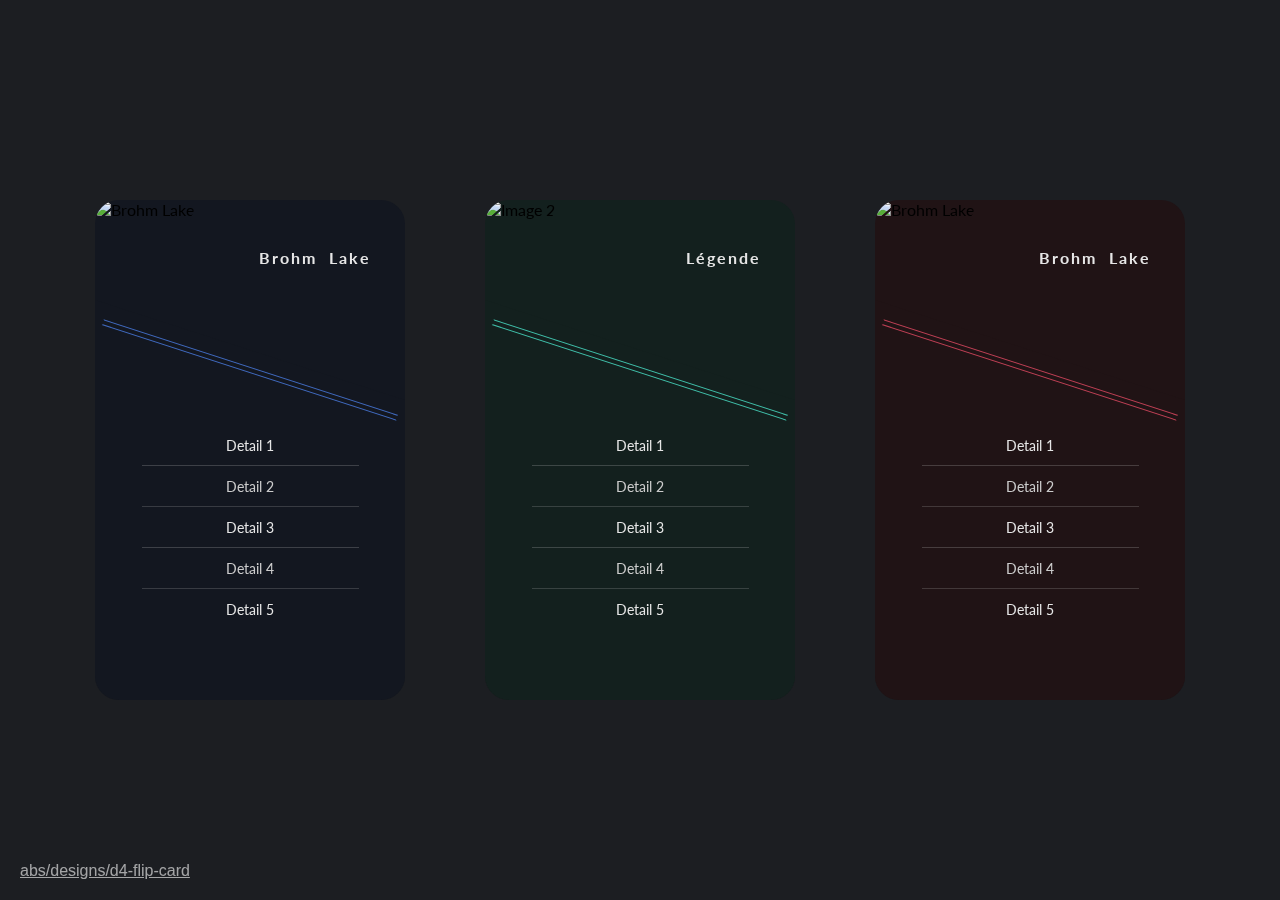
==== index.html @ 385dbbad "Add files via upload" ====
<!DOCTYPE html>
<html lang="en" >
<head>
  <meta charset="UTF-8">
  <title>CodePen - UI - Flip Card (using :focus-within for a11y)</title>
  <meta name="viewport" content="width=device-width, initial-scale=1.0">
<meta http-equiv="X-UA-Compatible" content="ie=edge"><link rel="stylesheet" href="./style.css">

</head>
<body>
<!-- partial:index.partial.html -->
<!-- flip-card-container -->
<div class="flip-card-container" style="--hue: 220">
  <div class="flip-card">

    <div class="card-front">
      <figure>
        <div class="img-bg"></div>
        <img src="https://images.unsplash.com/photo-1486162928267-e6274cb3106f?ixlib=rb-1.2.1&ixid=eyJhcHBfaWQiOjEyMDd9&auto=format&fit=crop&w=500&q=60" alt="Brohm Lake">
        <figcaption>Brohm Lake</figcaption>
      </figure>

      <ul>
        <li>Detail 1</li>
        <li>Detail 2</li>
        <li>Detail 3</li>
        <li>Detail 4</li>
        <li>Detail 5</li>
      </ul>
    </div>

    <div class="card-back">
      <figure>
        <div class="img-bg"></div>
        <img src="https://images.unsplash.com/photo-1486162928267-e6274cb3106f?ixlib=rb-1.2.1&ixid=eyJhcHBfaWQiOjEyMDd9&auto=format&fit=crop&w=500&q=60" alt="Brohm Lake">
      </figure>

      <button>Book</button>

      <div class="design-container">
        <span class="design design--1"></span>
        <span class="design design--2"></span>
        <span class="design design--3"></span>
        <span class="design design--4"></span>
        <span class="design design--5"></span>
        <span class="design design--6"></span>
        <span class="design design--7"></span>
        <span class="design design--8"></span>
      </div>
    </div>

  </div>
</div>
<!-- /flip-card-container -->

<!-- flip-card-container -->
<div class="flip-card-container" style="--hue: 170">
  <div class="flip-card">

    <div class="card-front">
      <figure>
        <div class="img-bg"></div>
        <img src="https://images.unsplash.com/photo-1545436864-cd9bdd1ddebc?ixlib=rb-1.2.1&ixid=eyJhcHBfaWQiOjEyMDd9&auto=format&fit=crop&w=500&q=60" alt="Image 2">
        <figcaption>Légende</figcaption>
      </figure>

      <ul>
        <li>Detail 1</li>
        <li>Detail 2</li>
        <li>Detail 3</li>
        <li>Detail 4</li>
        <li>Detail 5</li>
      </ul>
    </div>

    <div class="card-back">
      <figure>
        <div class="img-bg"></div>
        <img src="https://images.unsplash.com/photo-1545436864-cd9bdd1ddebc?ixlib=rb-1.2.1&ixid=eyJhcHBfaWQiOjEyMDd9&auto=format&fit=crop&w=500&q=60" alt="image-2">
      </figure>

      <button>Book</button>

      <div class="design-container">
        <span class="design design--1"></span>
        <span class="design design--2"></span>
        <span class="design design--3"></span>
        <span class="design design--4"></span>
        <span class="design design--5"></span>
        <span class="design design--6"></span>
        <span class="design design--7"></span>
        <span class="design design--8"></span>
      </div>
    </div>

  </div>
</div>
<!-- /flip-card-container -->

<!-- flip-card-container -->
<div class="flip-card-container" style="--hue: 350">
  <div class="flip-card">

    <div class="card-front">
      <figure>
        <div class="img-bg"></div>
        <img src="https://images.unsplash.com/photo-1486162928267-e6274cb3106f?ixlib=rb-1.2.1&ixid=eyJhcHBfaWQiOjEyMDd9&auto=format&fit=crop&w=500&q=60" alt="Brohm Lake">
        <figcaption>Brohm Lake</figcaption>
      </figure>

      <ul>
        <li>Detail 1</li>
        <li>Detail 2</li>
        <li>Detail 3</li>
        <li>Detail 4</li>
        <li>Detail 5</li>
      </ul>
    </div>

    <div class="card-back">
      <!-- only if the image is necessary -->
      <figure>
        <div class="img-bg"></div>
        <img src="https://images.unsplash.com/photo-1486162928267-e6274cb3106f?ixlib=rb-1.2.1&ixid=eyJhcHBfaWQiOjEyMDd9&auto=format&fit=crop&w=500&q=60" alt="Brohm Lake">
      </figure>

      <button>Book</button>

      <!-- can add svg here and remove these eight spans -->
      <div class="design-container">
        <span class="design design--1"></span>
        <span class="design design--2"></span>
        <span class="design design--3"></span>
        <span class="design design--4"></span>
        <span class="design design--5"></span>
        <span class="design design--6"></span>
        <span class="design design--7"></span>
        <span class="design design--8"></span>
      </div>
    </div>

  </div>
</div>
<!-- /flip-card-container -->

<a href="https://abubakersaeed.netlify.app/designs/d4-flip-card" class="abs-site-link" rel="nofollow noreferrer" target="_blank">abs/designs/d4-flip-card</a>
<!-- partial -->
  <script  src="./script.js"></script>

</body>
</html>
---- style.css ----
/* 
    ================================
        Best Viewed In Full Page
    ================================
*/

/* Hover over a card to flip, can tab too. */

@import url('https://fonts.googleapis.com/css?family=Lato');

/* default */
*,
*::after,
*::before {
  margin: 0;
  padding: 0;
  box-sizing: border-box;
}

/* body */
body {
  min-height: 100vh;
  padding: 40px;

  display: -webkit-box;

  display: flex;
  flex-wrap: wrap;
  -webkit-box-pack: center;
          justify-content: center;
  -webkit-box-align: center;
          align-items: center;

  background: hsl(220, 10%, 12%);
  font-family: "Lato", "Segoe Ui", -apple-system, BlinkMacSystemFont, sans-serif;
}

/* .flip-card-container */
.flip-card-container {
  --hue: 150;
  --primary: hsl(var(--hue), 50%, 50%);
  --white-1: hsl(0, 0%, 90%);
  --white-2: hsl(0, 0%, 80%);
  --dark: hsl(var(--hue), 25%, 10%);
  --grey: hsl(0, 0%, 50%);

  width: 310px;
  height: 500px;
  margin: 40px;

  -webkit-perspective: 1000px;

          perspective: 1000px;
}

/* .flip-card */
.flip-card {
  width: inherit;
  height: inherit;

  position: relative;
  -webkit-transform-style: preserve-3d;
          transform-style: preserve-3d;
  -webkit-transition: .6s .1s;
  transition: .6s .1s;
}

/* hover and focus-within states */
.flip-card-container:hover .flip-card,
.flip-card-container:focus-within .flip-card {
  -webkit-transform: rotateY(180deg);
          transform: rotateY(180deg);
}

/* .card-... */
.card-front,
.card-back {
  width: 100%;
  height: 100%;
  border-radius: 24px;

  background: var(--dark);
  position: absolute;
  top: 0;
  left: 0;
  overflow: hidden;

  -webkit-backface-visibility: hidden;

          backface-visibility: hidden;

  display: -webkit-box;

  display: flex;
  -webkit-box-pack: center;
          justify-content: center;
  -webkit-box-align: center;
          align-items: center;
}

/* .card-front */
.card-front {
  -webkit-transform: rotateY(0deg);
          transform: rotateY(0deg);
  z-index: 2;
}

/* .card-back */
.card-back {
  -webkit-transform: rotateY(180deg);
          transform: rotateY(180deg);
  z-index: 1;
}

/* figure */
figure {
  z-index: -1;
}

/* figure, .img-bg */
figure,
.img-bg {
  position: absolute;
  top: 0;
  left: 0;

  width: 100%;
  height: 100%;
}

/* img */
img {
  height: 100%;
  border-radius: 24px;
}

/* figcaption */
figcaption {
  display: block;

  width: auto;
  margin-top: 12%;
  padding: 8px 22px;

  font-weight: bold;
  line-height: 1.6;
  letter-spacing: 2px;
  word-spacing: 6px;
  text-align: right;

  position: absolute;
  top: 0;
  right: 12px;

  color: var(--white-1);
  background: hsla(var(--hue), 25%, 10%, .5);
}

/* .img-bg */
.img-bg {
  background: hsla(var(--hue), 25%, 10%, .5);
}

.card-front .img-bg {
  -webkit-clip-path: polygon(0 20%, 100% 40%, 100% 100%, 0 100%);
          clip-path: polygon(0 20%, 100% 40%, 100% 100%, 0 100%);
}

.card-front .img-bg::before {
  content: "";

  position: absolute;
  top: 34%;
  left: 50%;
  -webkit-transform: translate(-50%, -50%) rotate(18deg);
          transform: translate(-50%, -50%) rotate(18deg);

  width: 100%;
  height: 6px;
  border: 1px solid var(--primary);
  border-left-color: transparent;
  border-right-color: transparent;

  -webkit-transition: .1s;

  transition: .1s;
}

.card-back .img-bg {
  -webkit-clip-path: polygon(0 0, 100% 0, 100% 80%, 0 60%);
          clip-path: polygon(0 0, 100% 0, 100% 80%, 0 60%);
}

/* hover state */
.flip-card-container:hover .card-front .img-bg::before {
  width: 6px;
  border-left-color: var(--primary);
  border-right-color: var(--primary);
}

/* ul */
ul {
  padding-top: 50%;
  margin: 0 auto;
  width: 70%;
  height: 100%;

  list-style: none;
  color: var(--white-1);

  display: -webkit-box;

  display: flex;
  -webkit-box-pack: center;
          justify-content: center;
  -webkit-box-align: center;
          align-items: center;
  -webkit-box-orient: vertical;
  -webkit-box-direction: normal;
          flex-direction: column;
}

/* li */
li {
  width: 100%;
  margin-top: 12px;
  padding-bottom: 12px;

  font-size: 14px;
  text-align: center;

  position: relative;
}

li:nth-child(2n) {
  color: var(--white-2);
}

li:not(:last-child)::after {
  content: "";

  position: absolute;
  bottom: 0;
  left: 0;

  width: 100%;
  height: 1px;

  background: currentColor;
  opacity: .2;
}

/* button */
button {
  font-family: inherit;
  font-weight: bold;
  color: var(--white-1);

  letter-spacing: 2px;

  padding: 9px 20px;
  border: 1px solid var(--grey);
  border-radius: 1000px;
  background: transparent;
  -webkit-transition: .3s;
  transition: .3s;

  cursor: pointer;
}

button:hover,
button:focus {
  color: var(--primary);
  background: hsla(var(--hue), 25%, 10%, .2);
  border-color: currentColor;
}

button:active {
  -webkit-transform: translate(2px);
          transform: translate(2px);
}

/* .design-container */
.design-container {
  --tr: 90;
  --op: .5;

  width: 100%;
  height: 100%;

  background: transparent;
  position: absolute;
  top: 0;
  left: 0;

  pointer-events: none;
}

/* .design */
.design {
  display: block;

  background: var(--grey);
  position: absolute;

  opacity: var(--op);
  -webkit-transition: .3s;
  transition: .3s;
}

.design--1,
.design--2,
.design--3,
.design--4 {
  width: 1px;
  height: 100%;
}

.design--1,
.design--2 {
  top: 0;
  -webkit-transform: translateY(calc((var(--tr) - (var(--tr) * 2)) * 1%));
          transform: translateY(calc((var(--tr) - (var(--tr) * 2)) * 1%))
}

.design--1 {
  left: 20%;
}

.design--2 {
  left: 80%;
}

.design--3,
.design--4 {
  bottom: 0;
  -webkit-transform: translateY(calc((var(--tr) + (var(--tr) - var(--tr))) * 1%));
          transform: translateY(calc((var(--tr) + (var(--tr) - var(--tr))) * 1%))
}

.design--3 {
  left: 24%;
}

.design--4 {
  left: 76%;
}

.design--5,
.design--6,
.design--7,
.design--8 {
  width: 100%;
  height: 1px;
}

.design--5,
.design--6 {
  left: 0;
  -webkit-transform: translateX(calc((var(--tr) - (var(--tr) * 2)) * 1%));
          transform: translateX(calc((var(--tr) - (var(--tr) * 2)) * 1%));
}

.design--5 {
  top: 41%;
}

.design--6 {
  top: 59%;
}

.design--7,
.design--8 {
  right: 0;
  -webkit-transform: translateX(calc((var(--tr) + (var(--tr) - var(--tr))) * 1%));
          transform: translateX(calc((var(--tr) + (var(--tr) - var(--tr))) * 1%))
}

.design--7 {
  top: 44%;
}

.design--8 {
  top: 56%;
}

/* states */
button:hover+.design-container,
button:active+.design-container,
button:focus+.design-container {
  --tr: 20;
  --op: .7;
}

.abs-site-link {
  position: fixed;
  bottom: 20px;
  left: 20px;
  color: hsla(0, 0%, 100%, .6);
  font-size: 16px;
  font-family: 'Segoe UI', -apple-system, BlinkMacSystemFont, sans-serif;
}
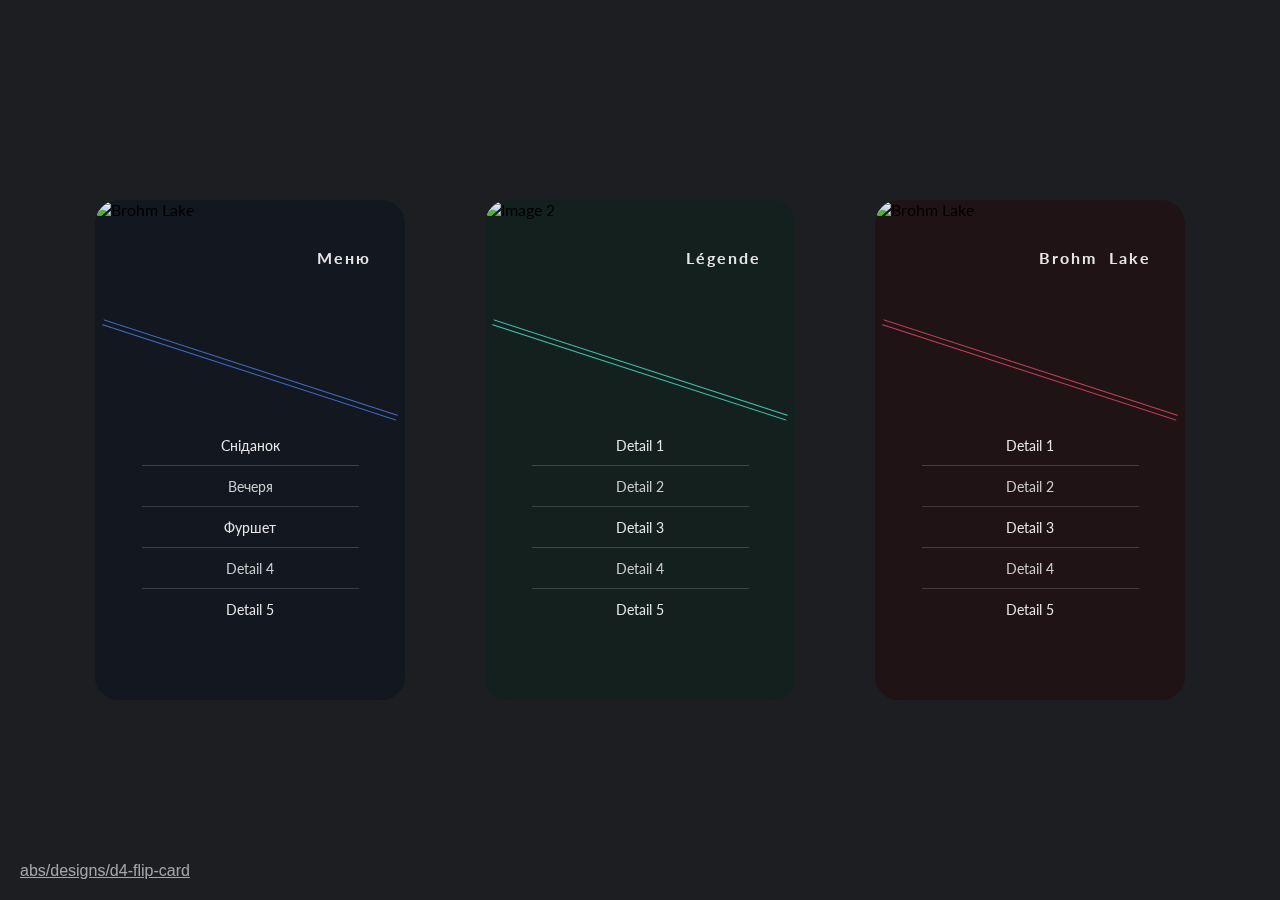
==== commit cfbcb15b: "Update index.html" ====
--- a/index.html
+++ b/index.html
@@ -17,13 +17,13 @@
       <figure>
         <div class="img-bg"></div>
         <img src="https://images.unsplash.com/photo-1486162928267-e6274cb3106f?ixlib=rb-1.2.1&ixid=eyJhcHBfaWQiOjEyMDd9&auto=format&fit=crop&w=500&q=60" alt="Brohm Lake">
-        <figcaption>Brohm Lake</figcaption>
+        <figcaption>Меню</figcaption>
       </figure>
 
       <ul>
-        <li>Detail 1</li>
-        <li>Detail 2</li>
-        <li>Detail 3</li>
+        <li>Сніданок</li>
+        <li>Вечеря</li>
+        <li>Фуршет</li>
         <li>Detail 4</li>
         <li>Detail 5</li>
       </ul>
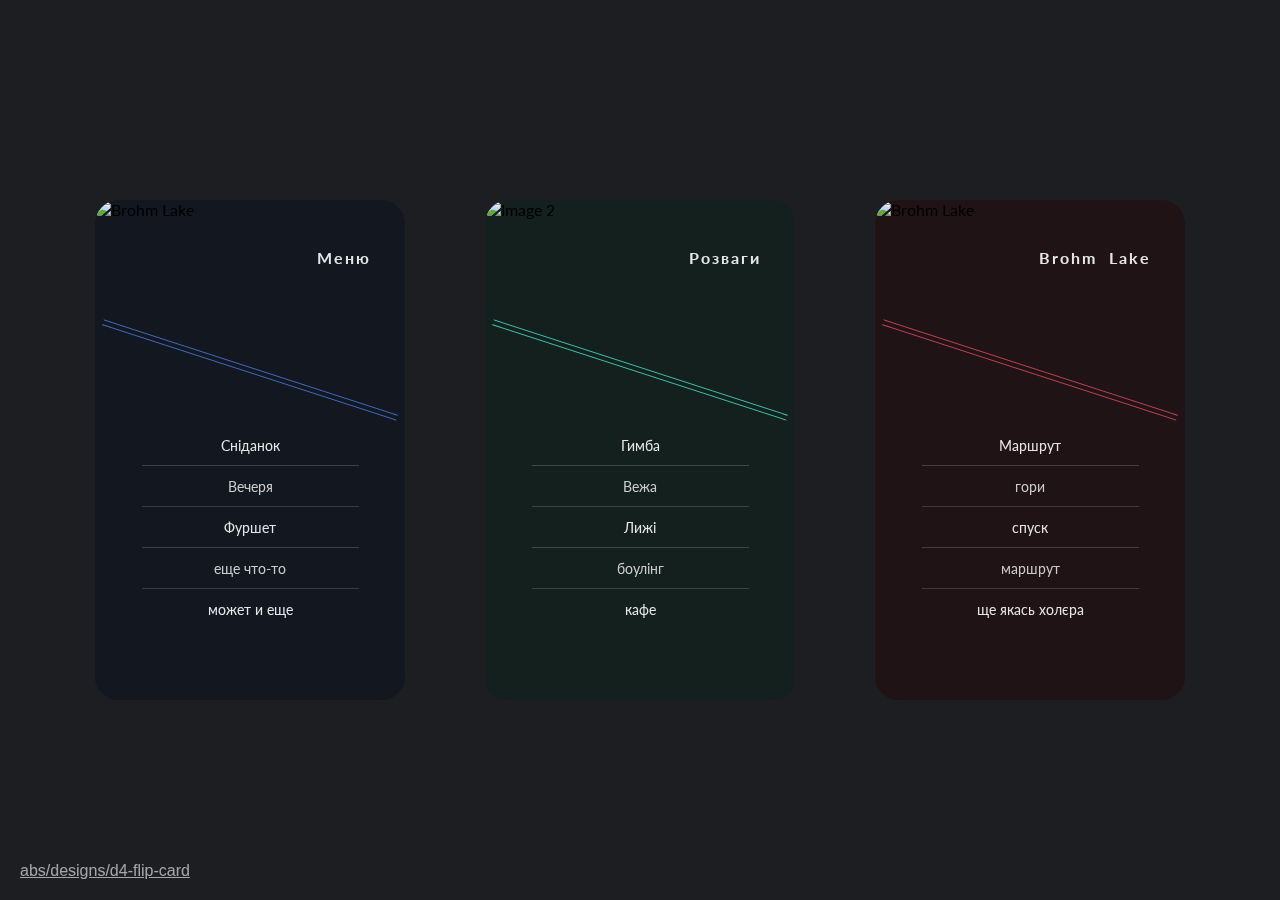
==== commit 646207ee: "Update index.html" ====
--- a/index.html
+++ b/index.html
@@ -24,8 +24,8 @@
         <li>Сніданок</li>
         <li>Вечеря</li>
         <li>Фуршет</li>
-        <li>Detail 4</li>
-        <li>Detail 5</li>
+        <li>еще что-то</li>
+        <li>может и еще</li>
       </ul>
     </div>
 
@@ -35,7 +35,7 @@
         <img src="https://images.unsplash.com/photo-1486162928267-e6274cb3106f?ixlib=rb-1.2.1&ixid=eyJhcHBfaWQiOjEyMDd9&auto=format&fit=crop&w=500&q=60" alt="Brohm Lake">
       </figure>
 
-      <button>Book</button>
+      <button>Переглягути</button>
 
       <div class="design-container">
         <span class="design design--1"></span>
@@ -61,15 +61,15 @@
       <figure>
         <div class="img-bg"></div>
         <img src="https://images.unsplash.com/photo-1545436864-cd9bdd1ddebc?ixlib=rb-1.2.1&ixid=eyJhcHBfaWQiOjEyMDd9&auto=format&fit=crop&w=500&q=60" alt="Image 2">
-        <figcaption>Légende</figcaption>
+        <figcaption>Розваги</figcaption>
       </figure>
 
       <ul>
-        <li>Detail 1</li>
-        <li>Detail 2</li>
-        <li>Detail 3</li>
-        <li>Detail 4</li>
-        <li>Detail 5</li>
+        <li>Гимба</li>
+        <li>Вежа</li>
+        <li>Лижі</li>
+        <li>боулінг</li>
+        <li>кафе</li>
       </ul>
     </div>
 
@@ -79,7 +79,7 @@
         <img src="https://images.unsplash.com/photo-1545436864-cd9bdd1ddebc?ixlib=rb-1.2.1&ixid=eyJhcHBfaWQiOjEyMDd9&auto=format&fit=crop&w=500&q=60" alt="image-2">
       </figure>
 
-      <button>Book</button>
+      <button>Переглянути</button>
 
       <div class="design-container">
         <span class="design design--1"></span>
@@ -109,11 +109,11 @@
       </figure>
 
       <ul>
-        <li>Detail 1</li>
-        <li>Detail 2</li>
-        <li>Detail 3</li>
-        <li>Detail 4</li>
-        <li>Detail 5</li>
+        <li>Маршрут</li>
+        <li>гори</li>
+        <li>спуск</li>
+        <li>маршрут</li>
+        <li>ще якась холєра</li>
       </ul>
     </div>
 
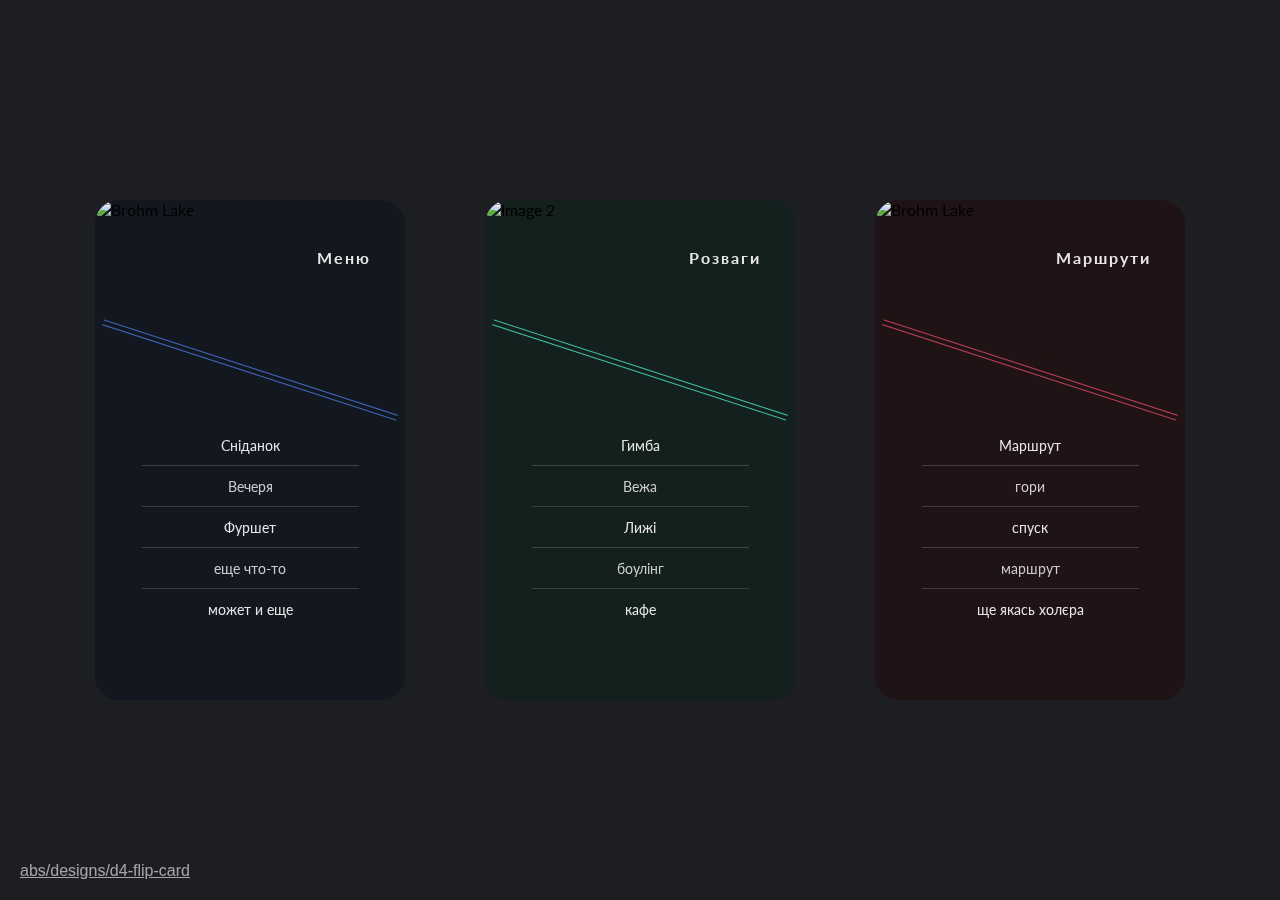
==== commit c40c9f75: "Update index.html" ====
--- a/index.html
+++ b/index.html
@@ -105,7 +105,7 @@
       <figure>
         <div class="img-bg"></div>
         <img src="https://images.unsplash.com/photo-1486162928267-e6274cb3106f?ixlib=rb-1.2.1&ixid=eyJhcHBfaWQiOjEyMDd9&auto=format&fit=crop&w=500&q=60" alt="Brohm Lake">
-        <figcaption>Brohm Lake</figcaption>
+        <figcaption>Маршрути</figcaption>
       </figure>
 
       <ul>
@@ -124,7 +124,7 @@
         <img src="https://images.unsplash.com/photo-1486162928267-e6274cb3106f?ixlib=rb-1.2.1&ixid=eyJhcHBfaWQiOjEyMDd9&auto=format&fit=crop&w=500&q=60" alt="Brohm Lake">
       </figure>
 
-      <button>Book</button>
+      <button>Переглянути</button>
 
       <!-- can add svg here and remove these eight spans -->
       <div class="design-container">
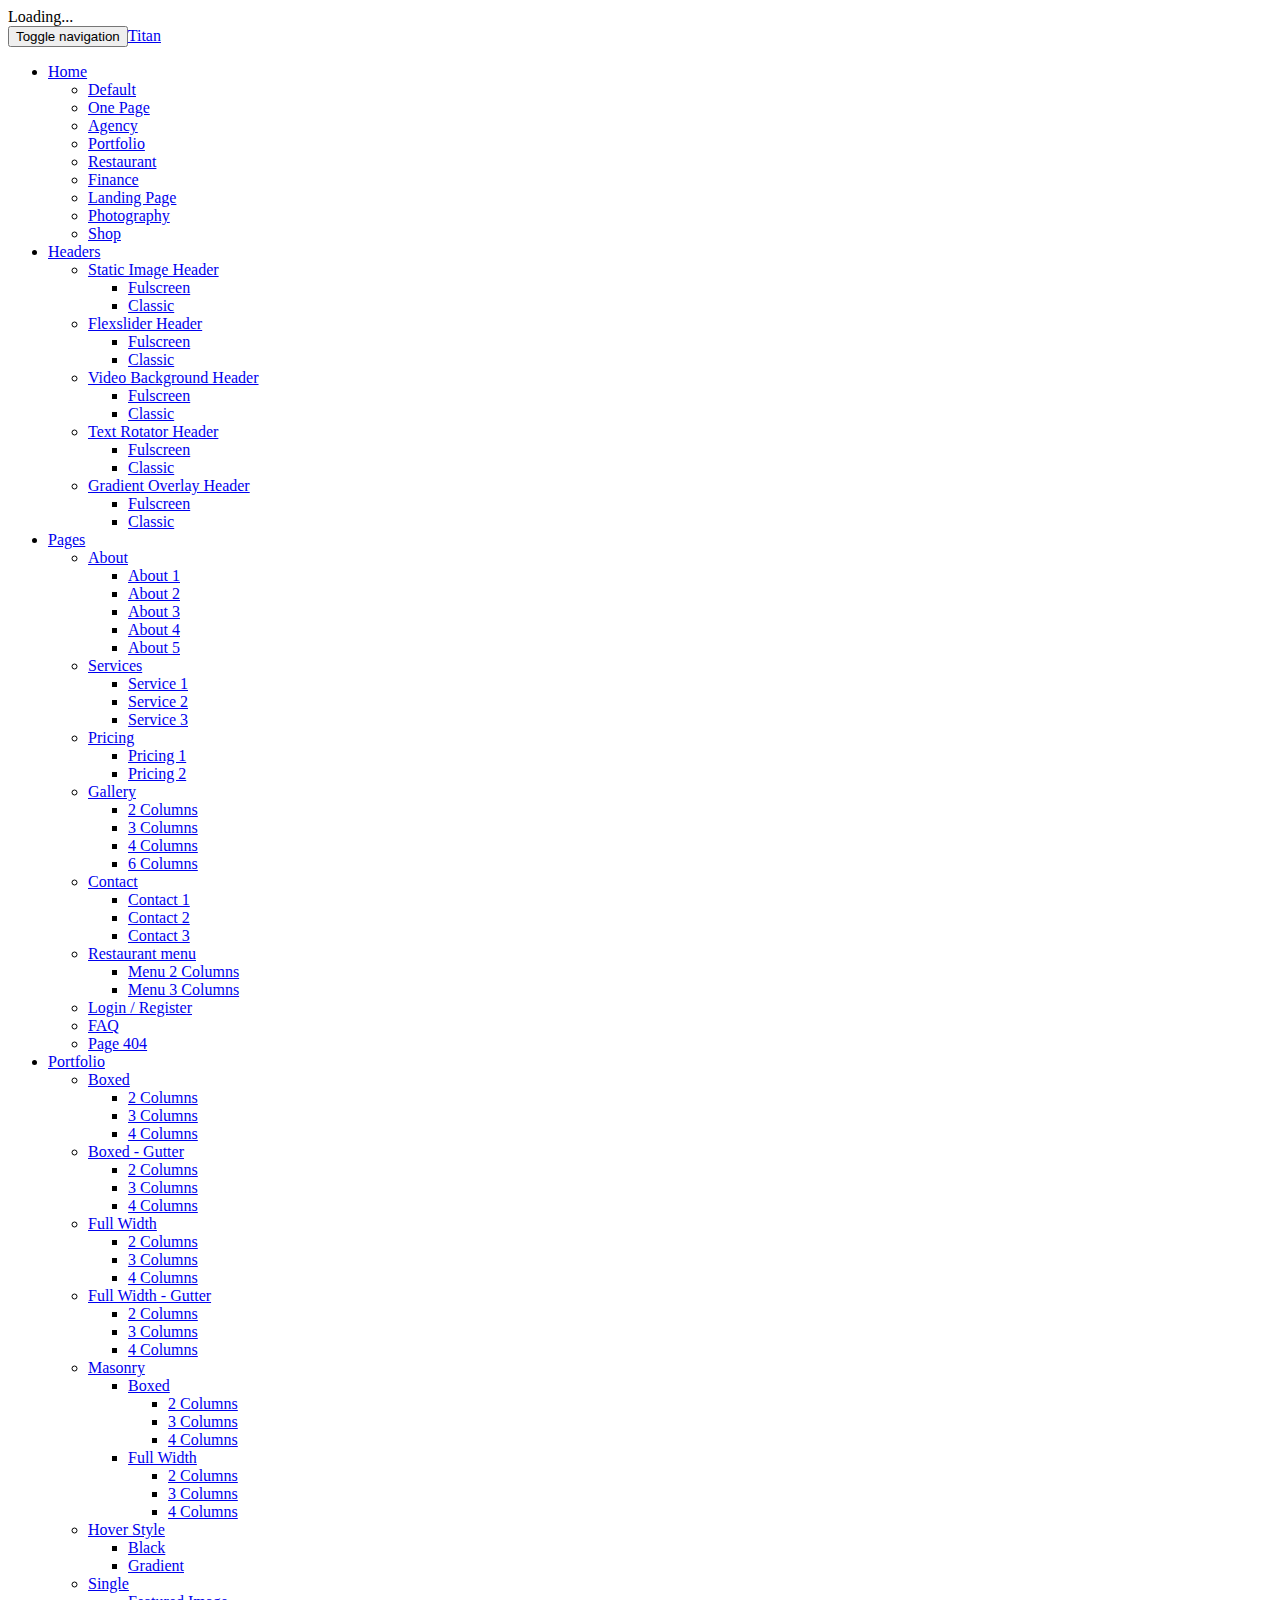
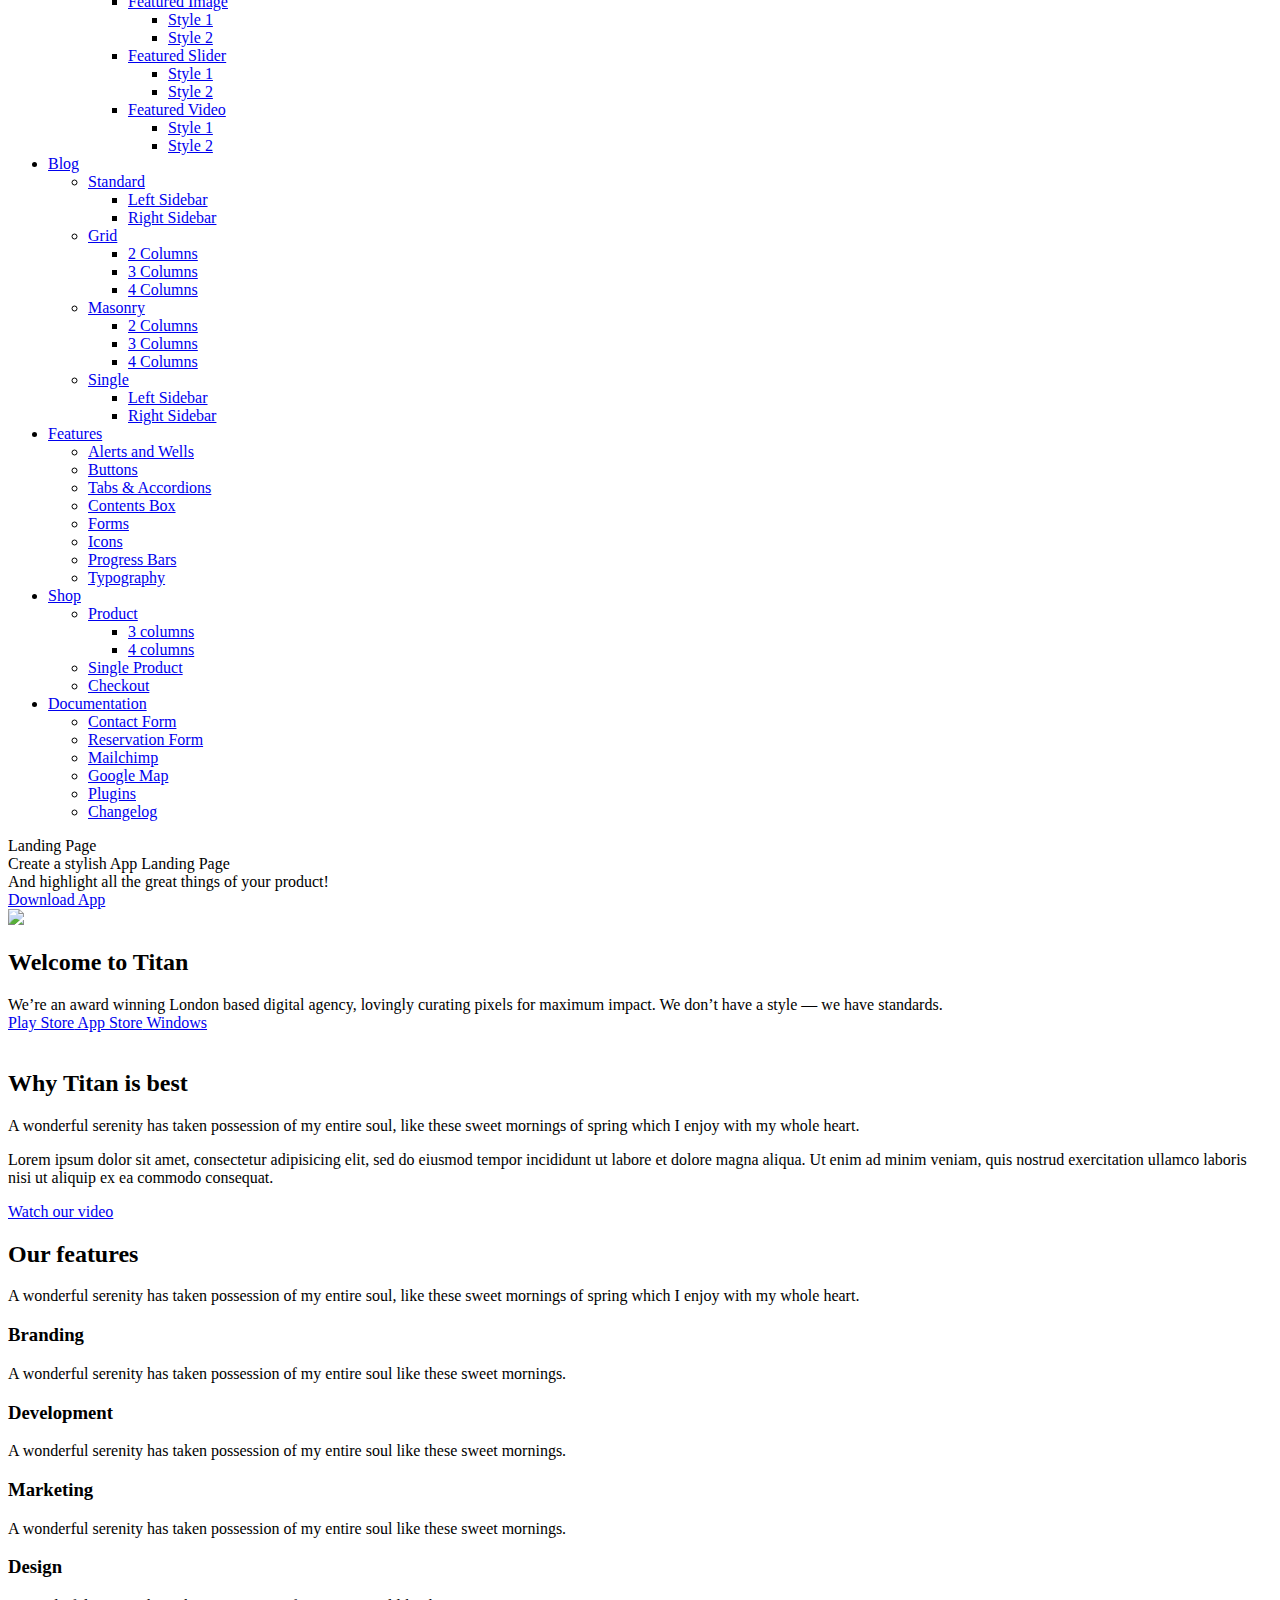
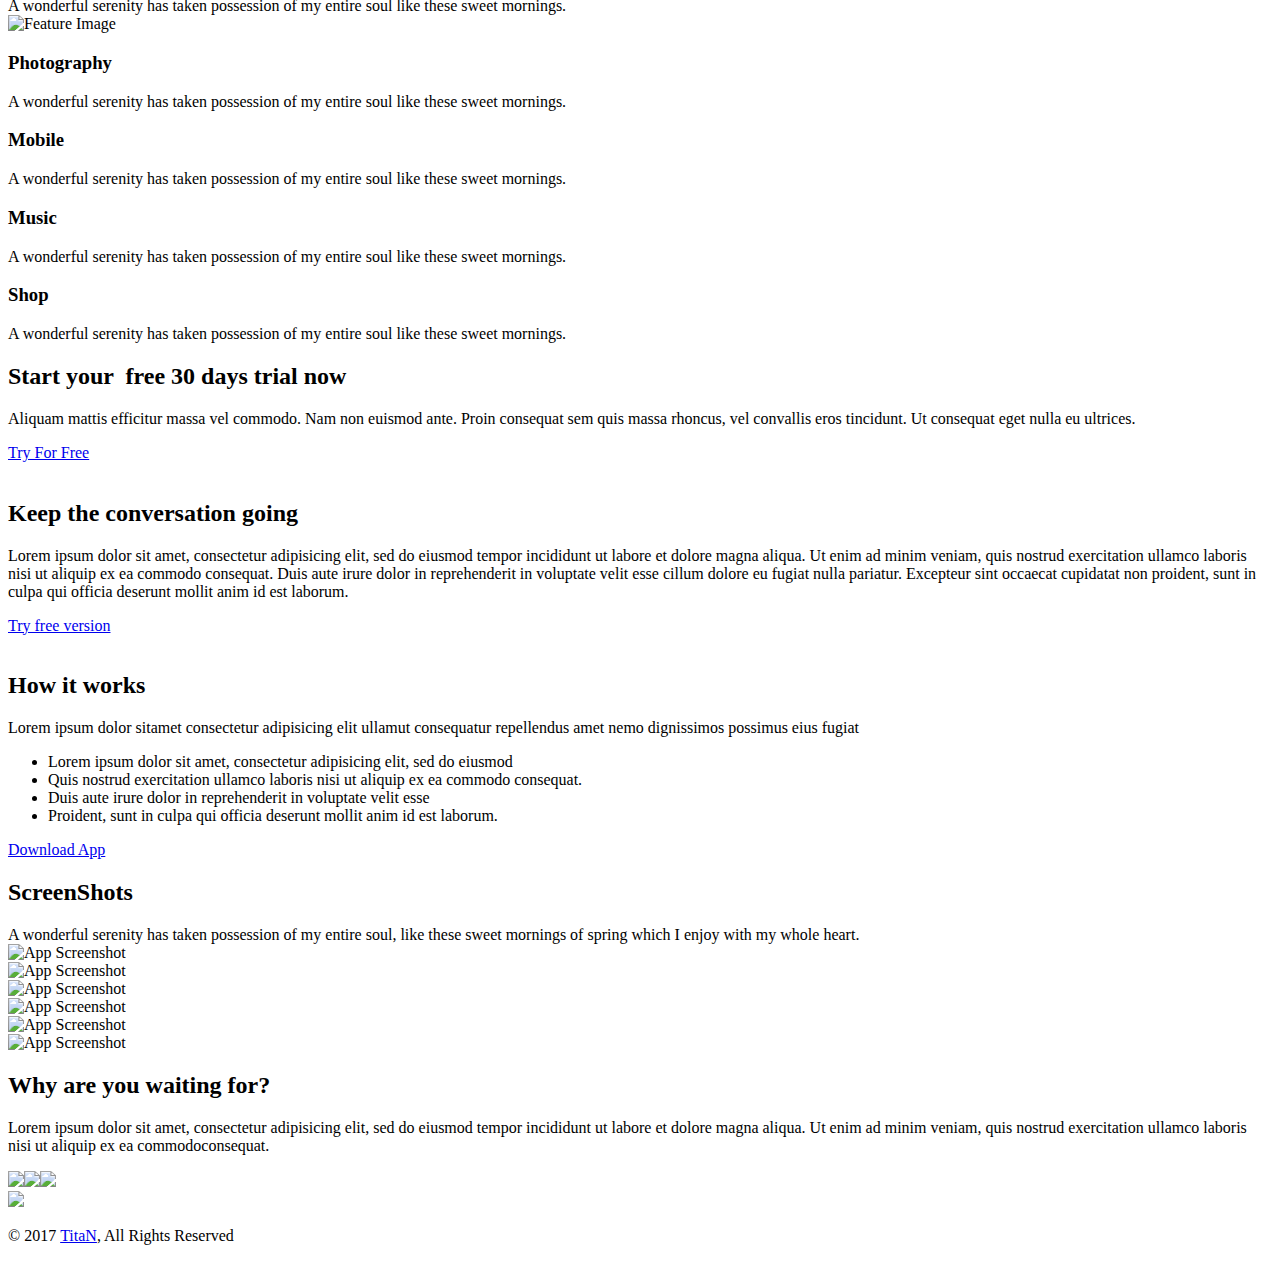
==== commit 1cbda655: "Rename index_landing.html to index.html" ====
--- a/index.html
+++ b/index.html
@@ -1,151 +1,563 @@
 <!DOCTYPE html>
-<html lang="en" >
-<head>
-  <meta charset="UTF-8">
-  <title>CodePen - UI - Flip Card (using :focus-within for a11y)</title>
-  <meta name="viewport" content="width=device-width, initial-scale=1.0">
-<meta http-equiv="X-UA-Compatible" content="ie=edge"><link rel="stylesheet" href="./style.css">
-
-</head>
-<body>
-<!-- partial:index.partial.html -->
-<!-- flip-card-container -->
-<div class="flip-card-container" style="--hue: 220">
-  <div class="flip-card">
-
-    <div class="card-front">
-      <figure>
-        <div class="img-bg"></div>
-        <img src="https://images.unsplash.com/photo-1486162928267-e6274cb3106f?ixlib=rb-1.2.1&ixid=eyJhcHBfaWQiOjEyMDd9&auto=format&fit=crop&w=500&q=60" alt="Brohm Lake">
-        <figcaption>Меню</figcaption>
-      </figure>
-
-      <ul>
-        <li>Сніданок</li>
-        <li>Вечеря</li>
-        <li>Фуршет</li>
-        <li>еще что-то</li>
-        <li>может и еще</li>
-      </ul>
-    </div>
-
-    <div class="card-back">
-      <figure>
-        <div class="img-bg"></div>
-        <img src="https://images.unsplash.com/photo-1486162928267-e6274cb3106f?ixlib=rb-1.2.1&ixid=eyJhcHBfaWQiOjEyMDd9&auto=format&fit=crop&w=500&q=60" alt="Brohm Lake">
-      </figure>
-
-      <button>Переглягути</button>
-
-      <div class="design-container">
-        <span class="design design--1"></span>
-        <span class="design design--2"></span>
-        <span class="design design--3"></span>
-        <span class="design design--4"></span>
-        <span class="design design--5"></span>
-        <span class="design design--6"></span>
-        <span class="design design--7"></span>
-        <span class="design design--8"></span>
+<html lang="en-US" dir="ltr">
+  <head>
+    <meta charset="utf-8">
+    <meta http-equiv="X-UA-Compatible" content="IE=edge">
+    <meta name="viewport" content="width=device-width, initial-scale=1">
+    <!--  
+    Document Title
+    =============================================
+    -->
+    <title>Titan | Multipurpose HTML5 Template</title>
+    <!--  
+    Favicons
+    =============================================
+    -->
+    <link rel="apple-touch-icon" sizes="57x57" href="assets/images/favicons/apple-icon-57x57.png">
+    <link rel="apple-touch-icon" sizes="60x60" href="assets/images/favicons/apple-icon-60x60.png">
+    <link rel="apple-touch-icon" sizes="72x72" href="assets/images/favicons/apple-icon-72x72.png">
+    <link rel="apple-touch-icon" sizes="76x76" href="assets/images/favicons/apple-icon-76x76.png">
+    <link rel="apple-touch-icon" sizes="114x114" href="assets/images/favicons/apple-icon-114x114.png">
+    <link rel="apple-touch-icon" sizes="120x120" href="assets/images/favicons/apple-icon-120x120.png">
+    <link rel="apple-touch-icon" sizes="144x144" href="assets/images/favicons/apple-icon-144x144.png">
+    <link rel="apple-touch-icon" sizes="152x152" href="assets/images/favicons/apple-icon-152x152.png">
+    <link rel="apple-touch-icon" sizes="180x180" href="assets/images/favicons/apple-icon-180x180.png">
+    <link rel="icon" type="image/png" sizes="192x192" href="assets/images/favicons/android-icon-192x192.png">
+    <link rel="icon" type="image/png" sizes="32x32" href="assets/images/favicons/favicon-32x32.png">
+    <link rel="icon" type="image/png" sizes="96x96" href="assets/images/favicons/favicon-96x96.png">
+    <link rel="icon" type="image/png" sizes="16x16" href="assets/images/favicons/favicon-16x16.png">
+    <link rel="manifest" href="/manifest.json">
+    <meta name="msapplication-TileColor" content="#ffffff">
+    <meta name="msapplication-TileImage" content="assets/images/favicons/ms-icon-144x144.png">
+    <meta name="theme-color" content="#ffffff">
+    <!--  
+    Stylesheets
+    =============================================
+    
+    -->
+    <!-- Default stylesheets-->
+    <link href="assets/lib/bootstrap/dist/css/bootstrap.min.css" rel="stylesheet">
+    <!-- Template specific stylesheets-->
+    <link href="https://fonts.googleapis.com/css?family=Roboto+Condensed:400,700" rel="stylesheet">
+    <link href="https://fonts.googleapis.com/css?family=Volkhov:400i" rel="stylesheet">
+    <link href="https://fonts.googleapis.com/css?family=Open+Sans:300,400,600,700,800" rel="stylesheet">
+    <link href="assets/lib/animate.css/animate.css" rel="stylesheet">
+    <link href="assets/lib/components-font-awesome/css/font-awesome.min.css" rel="stylesheet">
+    <link href="assets/lib/et-line-font/et-line-font.css" rel="stylesheet">
+    <link href="assets/lib/flexslider/flexslider.css" rel="stylesheet">
+    <link href="assets/lib/owl.carousel/dist/assets/owl.carousel.min.css" rel="stylesheet">
+    <link href="assets/lib/owl.carousel/dist/assets/owl.theme.default.min.css" rel="stylesheet">
+    <link href="assets/lib/magnific-popup/dist/magnific-popup.css" rel="stylesheet">
+    <link href="assets/lib/simple-text-rotator/simpletextrotator.css" rel="stylesheet">
+    <!-- Main stylesheet and color file-->
+    <link href="assets/css/style.css" rel="stylesheet">
+    <link id="color-scheme" href="assets/css/colors/default.css" rel="stylesheet">
+  </head>
+  <body data-spy="scroll" data-target=".onpage-navigation" data-offset="60">
+    <main>
+      <div class="page-loader">
+        <div class="loader">Loading...</div>
       </div>
-    </div>
-
-  </div>
-</div>
-<!-- /flip-card-container -->
-
-<!-- flip-card-container -->
-<div class="flip-card-container" style="--hue: 170">
-  <div class="flip-card">
-
-    <div class="card-front">
-      <figure>
-        <div class="img-bg"></div>
-        <img src="https://images.unsplash.com/photo-1545436864-cd9bdd1ddebc?ixlib=rb-1.2.1&ixid=eyJhcHBfaWQiOjEyMDd9&auto=format&fit=crop&w=500&q=60" alt="Image 2">
-        <figcaption>Розваги</figcaption>
-      </figure>
-
-      <ul>
-        <li>Гимба</li>
-        <li>Вежа</li>
-        <li>Лижі</li>
-        <li>боулінг</li>
-        <li>кафе</li>
-      </ul>
-    </div>
-
-    <div class="card-back">
-      <figure>
-        <div class="img-bg"></div>
-        <img src="https://images.unsplash.com/photo-1545436864-cd9bdd1ddebc?ixlib=rb-1.2.1&ixid=eyJhcHBfaWQiOjEyMDd9&auto=format&fit=crop&w=500&q=60" alt="image-2">
-      </figure>
-
-      <button>Переглянути</button>
-
-      <div class="design-container">
-        <span class="design design--1"></span>
-        <span class="design design--2"></span>
-        <span class="design design--3"></span>
-        <span class="design design--4"></span>
-        <span class="design design--5"></span>
-        <span class="design design--6"></span>
-        <span class="design design--7"></span>
-        <span class="design design--8"></span>
+      <nav class="navbar navbar-custom navbar-fixed-top navbar-transparent" role="navigation">
+        <div class="container">
+          <div class="navbar-header">
+            <button class="navbar-toggle" type="button" data-toggle="collapse" data-target="#custom-collapse"><span class="sr-only">Toggle navigation</span><span class="icon-bar"></span><span class="icon-bar"></span><span class="icon-bar"></span></button><a class="navbar-brand" href="index.html">Titan</a>
+          </div>
+          <div class="collapse navbar-collapse" id="custom-collapse">
+            <ul class="nav navbar-nav navbar-right">
+              <li class="dropdown"><a class="dropdown-toggle" href="#" data-toggle="dropdown">Home</a>
+                <ul class="dropdown-menu">
+                  <li><a href="index_mp_fullscreen_video_background.html">Default</a></li>
+                  <li><a href="index_op_fullscreen_gradient_overlay.html">One Page</a></li>
+                  <li><a href="index_agency.html">Agency</a></li>
+                  <li><a href="index_portfolio.html">Portfolio</a></li>
+                  <li><a href="index_restaurant.html">Restaurant</a></li>
+                  <li><a href="index_finance.html">Finance</a></li>
+                  <li><a href="index_landing.html">Landing Page</a></li>
+                  <li><a href="index_photography.html">Photography</a></li>
+                  <li><a href="index_shop.html">Shop</a></li>
+                </ul>
+              </li>
+              <li class="dropdown"><a class="dropdown-toggle" href="#" data-toggle="dropdown">Headers</a>
+                <ul class="dropdown-menu">
+                  <li class="dropdown"><a class="dropdown-toggle" href="#" data-toggle="dropdown">Static Image Header</a>
+                    <ul class="dropdown-menu">
+                      <li><a href="index_mp_fullscreen_static.html">Fulscreen</a></li>
+                      <li><a href="index_mp_classic_static.html">Classic</a></li>
+                    </ul>
+                  </li>
+                  <li class="dropdown"><a class="dropdown-toggle" href="#" data-toggle="dropdown">Flexslider Header</a>
+                    <ul class="dropdown-menu">
+                      <li><a href="index_mp_fullscreen_flexslider.html">Fulscreen</a></li>
+                      <li><a href="index_mp_classic_flexslider.html">Classic</a></li>
+                    </ul>
+                  </li>
+                  <li class="dropdown"><a class="dropdown-toggle" href="#" data-toggle="dropdown">Video Background Header</a>
+                    <ul class="dropdown-menu">
+                      <li><a href="index_mp_fullscreen_video_background.html">Fulscreen</a></li>
+                      <li><a href="index_mp_classic_video_background.html">Classic</a></li>
+                    </ul>
+                  </li>
+                  <li class="dropdown"><a class="dropdown-toggle" href="#" data-toggle="dropdown">Text Rotator Header</a>
+                    <ul class="dropdown-menu">
+                      <li><a href="index_mp_fullscreen_text_rotator.html">Fulscreen</a></li>
+                      <li><a href="index_mp_classic_text_rotator.html">Classic</a></li>
+                    </ul>
+                  </li>
+                  <li class="dropdown"><a class="dropdown-toggle" href="#" data-toggle="dropdown">Gradient Overlay Header</a>
+                    <ul class="dropdown-menu">
+                      <li><a href="index_mp_fullscreen_gradient_overlay.html">Fulscreen</a></li>
+                      <li><a href="index_mp_classic_gradient_overlay.html">Classic</a></li>
+                    </ul>
+                  </li>
+                </ul>
+              </li>
+              <li class="dropdown"><a class="dropdown-toggle" href="#" data-toggle="dropdown">Pages</a>
+                <ul class="dropdown-menu">
+                  <li class="dropdown"><a class="dropdown-toggle" href="#" data-toggle="dropdown">About</a>
+                    <ul class="dropdown-menu">
+                      <li><a href="about1.html">About 1</a></li>
+                      <li><a href="about2.html">About 2</a></li>
+                      <li><a href="about3.html">About 3</a></li>
+                      <li><a href="about4.html">About 4</a></li>
+                      <li><a href="about5.html">About 5</a></li>
+                    </ul>
+                  </li>
+                  <li class="dropdown"><a class="dropdown-toggle" href="#" data-toggle="dropdown">Services</a>
+                    <ul class="dropdown-menu">
+                      <li><a href="service1.html">Service 1</a></li>
+                      <li><a href="service2.html">Service 2</a></li>
+                      <li><a href="service3.html">Service 3</a></li>
+                    </ul>
+                  </li>
+                  <li class="dropdown"><a class="dropdown-toggle" href="#" data-toggle="dropdown">Pricing</a>
+                    <ul class="dropdown-menu">
+                      <li><a href="pricing1.html">Pricing 1</a></li>
+                      <li><a href="pricing2.html">Pricing 2</a></li>
+                    </ul>
+                  </li>
+                  <li class="dropdown"><a class="dropdown-toggle" href="#" data-toggle="dropdown">Gallery</a>
+                    <ul class="dropdown-menu">
+                      <li><a href="gallery_col_2.html">2 Columns</a></li>
+                      <li><a href="gallery_col_3.html">3 Columns</a></li>
+                      <li><a href="gallery_col_4.html">4 Columns</a></li>
+                      <li><a href="gallery_col_6.html">6 Columns</a></li>
+                    </ul>
+                  </li>
+                  <li class="dropdown"><a class="dropdown-toggle" href="#" data-toggle="dropdown">Contact</a>
+                    <ul class="dropdown-menu">
+                      <li><a href="contact1.html">Contact 1</a></li>
+                      <li><a href="contact2.html">Contact 2</a></li>
+                      <li><a href="contact3.html">Contact 3</a></li>
+                    </ul>
+                  </li>
+                  <li class="dropdown"><a class="dropdown-toggle" href="#" data-toggle="dropdown">Restaurant menu</a>
+                    <ul class="dropdown-menu">
+                      <li><a href="restaurant_menu1.html">Menu 2 Columns</a></li>
+                      <li><a href="restaurant_menu2.html">Menu 3 Columns</a></li>
+                    </ul>
+                  </li>
+                  <li><a href="login_register.html">Login / Register</a></li>
+                  <li><a href="faq.html">FAQ</a></li>
+                  <li><a href="404.html">Page 404</a></li>
+                </ul>
+              </li>
+              <li class="dropdown"><a class="dropdown-toggle" href="#" data-toggle="dropdown">Portfolio</a>
+                <ul class="dropdown-menu" role="menu">
+                  <li class="dropdown"><a class="dropdown-toggle" href="#" data-toggle="dropdown">Boxed</a>
+                    <ul class="dropdown-menu">
+                      <li><a href="portfolio_boxed_col_2.html">2 Columns</a></li>
+                      <li><a href="portfolio_boxed_col_3.html">3 Columns</a></li>
+                      <li><a href="portfolio_boxed_col_4.html">4 Columns</a></li>
+                    </ul>
+                  </li>
+                  <li class="dropdown"><a class="dropdown-toggle" href="#" data-toggle="dropdown">Boxed - Gutter</a>
+                    <ul class="dropdown-menu">
+                      <li><a href="portfolio_boxed_gutter_col_2.html">2 Columns</a></li>
+                      <li><a href="portfolio_boxed_gutter_col_3.html">3 Columns</a></li>
+                      <li><a href="portfolio_boxed_gutter_col_4.html">4 Columns</a></li>
+                    </ul>
+                  </li>
+                  <li class="dropdown"><a class="dropdown-toggle" href="#" data-toggle="dropdown">Full Width</a>
+                    <ul class="dropdown-menu">
+                      <li><a href="portfolio_full_width_col_2.html">2 Columns</a></li>
+                      <li><a href="portfolio_full_width_col_3.html">3 Columns</a></li>
+                      <li><a href="portfolio_full_width_col_4.html">4 Columns</a></li>
+                    </ul>
+                  </li>
+                  <li class="dropdown"><a class="dropdown-toggle" href="#" data-toggle="dropdown">Full Width - Gutter</a>
+                    <ul class="dropdown-menu">
+                      <li><a href="portfolio_full_width_gutter_col_2.html">2 Columns</a></li>
+                      <li><a href="portfolio_full_width_gutter_col_3.html">3 Columns</a></li>
+                      <li><a href="portfolio_full_width_gutter_col_4.html">4 Columns</a></li>
+                    </ul>
+                  </li>
+                  <li class="dropdown"><a class="dropdown-toggle" href="#" data-toggle="dropdown">Masonry</a>
+                    <ul class="dropdown-menu">
+                      <li class="dropdown"><a class="dropdown-toggle" href="#" data-toggle="dropdown">Boxed</a>
+                        <ul class="dropdown-menu">
+                          <li><a href="portfolio_masonry_boxed_col_2.html">2 Columns</a></li>
+                          <li><a href="portfolio_masonry_boxed_col_3.html">3 Columns</a></li>
+                          <li><a href="portfolio_masonry_boxed_col_4.html">4 Columns</a></li>
+                        </ul>
+                      </li>
+                      <li class="dropdown"><a class="dropdown-toggle" href="#" data-toggle="dropdown">Full Width</a>
+                        <ul class="dropdown-menu">
+                          <li><a href="portfolio_masonry_full_width_col_2.html">2 Columns</a></li>
+                          <li><a href="portfolio_masonry_full_width_col_3.html">3 Columns</a></li>
+                          <li><a href="portfolio_masonry_full_width_col_4.html">4 Columns</a></li>
+                        </ul>
+                      </li>
+                    </ul>
+                  </li>
+                  <li class="dropdown"><a class="dropdown-toggle" href="#" data-toggle="dropdown">Hover Style</a>
+                    <ul class="dropdown-menu">
+                      <li><a href="portfolio_hover_black.html">Black</a></li>
+                      <li><a href="portfolio_hover_gradient.html">Gradient</a></li>
+                    </ul>
+                  </li>
+                  <li class="dropdown"><a class="dropdown-toggle" href="#" data-toggle="dropdown">Single</a>
+                    <ul class="dropdown-menu">
+                      <li class="dropdown"><a class="dropdown-toggle" href="#" data-toggle="dropdown">Featured Image</a>
+                        <ul class="dropdown-menu">
+                          <li><a href="portfolio_single_featured_image1.html">Style 1</a></li>
+                          <li><a href="portfolio_single_featured_image2.html">Style 2</a></li>
+                        </ul>
+                      </li>
+                      <li class="dropdown"><a class="dropdown-toggle" href="#" data-toggle="dropdown">Featured Slider</a>
+                        <ul class="dropdown-menu">
+                          <li><a href="portfolio_single_featured_slider1.html">Style 1</a></li>
+                          <li><a href="portfolio_single_featured_slider2.html">Style 2</a></li>
+                        </ul>
+                      </li>
+                      <li class="dropdown"><a class="dropdown-toggle" href="#" data-toggle="dropdown">Featured Video</a>
+                        <ul class="dropdown-menu">
+                          <li><a href="portfolio_single_featured_video1.html">Style 1</a></li>
+                          <li><a href="portfolio_single_featured_video2.html">Style 2</a></li>
+                        </ul>
+                      </li>
+                    </ul>
+                  </li>
+                </ul>
+              </li>
+              <li class="dropdown"><a class="dropdown-toggle" href="#" data-toggle="dropdown">Blog</a>
+                <ul class="dropdown-menu" role="menu">
+                  <li class="dropdown"><a class="dropdown-toggle" href="#" data-toggle="dropdown">Standard</a>
+                    <ul class="dropdown-menu">
+                      <li><a href="blog_standard_left_sidebar.html">Left Sidebar</a></li>
+                      <li><a href="blog_standard_right_sidebar.html">Right Sidebar</a></li>
+                    </ul>
+                  </li>
+                  <li class="dropdown"><a class="dropdown-toggle" href="#" data-toggle="dropdown">Grid</a>
+                    <ul class="dropdown-menu">
+                      <li><a href="blog_grid_col_2.html">2 Columns</a></li>
+                      <li><a href="blog_grid_col_3.html">3 Columns</a></li>
+                      <li><a href="blog_grid_col_4.html">4 Columns</a></li>
+                    </ul>
+                  </li>
+                  <li class="dropdown"><a class="dropdown-toggle" href="#" data-toggle="dropdown">Masonry</a>
+                    <ul class="dropdown-menu">
+                      <li><a href="blog_grid_masonry_col_2.html">2 Columns</a></li>
+                      <li><a href="blog_grid_masonry_col_3.html">3 Columns</a></li>
+                      <li><a href="blog_grid_masonry_col_4.html">4 Columns</a></li>
+                    </ul>
+                  </li>
+                  <li class="dropdown"><a class="dropdown-toggle" href="#" data-toggle="dropdown">Single</a>
+                    <ul class="dropdown-menu">
+                      <li><a href="blog_single_left_sidebar.html">Left Sidebar</a></li>
+                      <li><a href="blog_single_right_sidebar.html">Right Sidebar</a></li>
+                    </ul>
+                  </li>
+                </ul>
+              </li>
+              <li class="dropdown"><a class="dropdown-toggle" href="#" data-toggle="dropdown">Features</a>
+                <ul class="dropdown-menu" role="menu">
+                  <li><a href="alerts-and-wells.html"><i class="fa fa-bolt"></i> Alerts and Wells</a></li>
+                  <li><a href="buttons.html"><i class="fa fa-link fa-sm"></i> Buttons</a></li>
+                  <li><a href="tabs_and_accordions.html"><i class="fa fa-tasks"></i> Tabs &amp; Accordions</a></li>
+                  <li><a href="content_box.html"><i class="fa fa-list-alt"></i> Contents Box</a></li>
+                  <li><a href="forms.html"><i class="fa fa-check-square-o"></i> Forms</a></li>
+                  <li><a href="icons.html"><i class="fa fa-star"></i> Icons</a></li>
+                  <li><a href="progress-bars.html"><i class="fa fa-server"></i> Progress Bars</a></li>
+                  <li><a href="typography.html"><i class="fa fa-font"></i> Typography</a></li>
+                </ul>
+              </li>
+              <li class="dropdown"><a class="dropdown-toggle" href="#" data-toggle="dropdown">Shop</a>
+                <ul class="dropdown-menu" role="menu">
+                  <li class="dropdown"><a class="dropdown-toggle" href="#" data-toggle="dropdown">Product</a>
+                    <ul class="dropdown-menu">
+                      <li><a href="shop_product_col_3.html">3 columns</a></li>
+                      <li><a href="shop_product_col_4.html">4 columns</a></li>
+                    </ul>
+                  </li>
+                  <li><a href="shop_single_product.html">Single Product</a></li>
+                  <li><a href="shop_checkout.html">Checkout</a></li>
+                </ul>
+              </li>
+              <!--li.dropdown.navbar-cart-->
+              <!--    a.dropdown-toggle(href='#', data-toggle='dropdown')-->
+              <!--        span.icon-basket-->
+              <!--        |-->
+              <!--        span.cart-item-number 2-->
+              <!--    ul.dropdown-menu.cart-list(role='menu')-->
+              <!--        li-->
+              <!--            .navbar-cart-item.clearfix-->
+              <!--                .navbar-cart-img-->
+              <!--                    a(href='#')-->
+              <!--                        img(src='assets/images/shop/product-9.jpg', alt='')-->
+              <!--                .navbar-cart-title-->
+              <!--                    a(href='#') Short striped sweater-->
+              <!--                    |-->
+              <!--                    span.cart-amount 2 &times; $119.00-->
+              <!--                    br-->
+              <!--                    |-->
+              <!--                    strong.cart-amount $238.00-->
+              <!--        li-->
+              <!--            .navbar-cart-item.clearfix-->
+              <!--                .navbar-cart-img-->
+              <!--                    a(href='#')-->
+              <!--                        img(src='assets/images/shop/product-10.jpg', alt='')-->
+              <!--                .navbar-cart-title-->
+              <!--                    a(href='#') Colored jewel rings-->
+              <!--                    |-->
+              <!--                    span.cart-amount 2 &times; $119.00-->
+              <!--                    br-->
+              <!--                    |-->
+              <!--                    strong.cart-amount $238.00-->
+              <!--        li-->
+              <!--            .clearfix-->
+              <!--                .cart-sub-totle-->
+              <!--                    strong Total: $476.00-->
+              <!--        li-->
+              <!--            .clearfix-->
+              <!--                a.btn.btn-block.btn-round.btn-font-w(type='submit') Checkout-->
+              <!--li.dropdown-->
+              <!--    a.dropdown-toggle(href='#', data-toggle='dropdown') Search-->
+              <!--    ul.dropdown-menu(role='menu')-->
+              <!--        li-->
+              <!--            .dropdown-search-->
+              <!--                form(role='form')-->
+              <!--                    input.form-control(type='text', placeholder='Search...')-->
+              <!--                    |-->
+              <!--                    button.search-btn(type='submit')-->
+              <!--                        i.fa.fa-search-->
+              <li class="dropdown"><a class="dropdown-toggle" href="documentation.html" data-toggle="dropdown">Documentation</a>
+                <ul class="dropdown-menu">
+                  <li><a href="documentation.html#contact">Contact Form</a></li>
+                  <li><a href="documentation.html#reservation">Reservation Form</a></li>
+                  <li><a href="documentation.html#mailchimp">Mailchimp</a></li>
+                  <li><a href="documentation.html#gmap">Google Map</a></li>
+                  <li><a href="documentation.html#plugin">Plugins</a></li>
+                  <li><a href="documentation.html#changelog">Changelog</a></li>
+                </ul>
+              </li>
+            </ul>
+          </div>
+        </div>
+      </nav>
+      <section class="home-section home-fade home-full-height bg-dark-60 landing-header" id="home" data-background="assets/images/landing/landing_bg.jpg">
+        <div class="titan-caption">
+          <div class="caption-content">
+            <div class="container">
+              <div class="font-alt mb-30 titan-title-size-4">Landing Page</div>
+              <div class="font-alt">Create a stylish App Landing Page<br>And highlight all the great things of your product!</div>
+              <div class="font-alt mt-30"><a class="btn btn-border-w btn-circle" href="#"><i class="icon-download"></i> Download App</a></div>
+            </div>
+          </div>
+        </div>
+      </section>
+      <div class="container">
+        <div class="row">
+          <div class="col-md-8 col-md-offset-2"><img class="img-responsive banner-img" src="assets/images/landing/banner_img.png"></div>
+        </div>
       </div>
-    </div>
-
-  </div>
-</div>
-<!-- /flip-card-container -->
-
-<!-- flip-card-container -->
-<div class="flip-card-container" style="--hue: 350">
-  <div class="flip-card">
-
-    <div class="card-front">
-      <figure>
-        <div class="img-bg"></div>
-        <img src="https://images.unsplash.com/photo-1486162928267-e6274cb3106f?ixlib=rb-1.2.1&ixid=eyJhcHBfaWQiOjEyMDd9&auto=format&fit=crop&w=500&q=60" alt="Brohm Lake">
-        <figcaption>Маршрути</figcaption>
-      </figure>
-
-      <ul>
-        <li>Маршрут</li>
-        <li>гори</li>
-        <li>спуск</li>
-        <li>маршрут</li>
-        <li>ще якась холєра</li>
-      </ul>
-    </div>
-
-    <div class="card-back">
-      <!-- only if the image is necessary -->
-      <figure>
-        <div class="img-bg"></div>
-        <img src="https://images.unsplash.com/photo-1486162928267-e6274cb3106f?ixlib=rb-1.2.1&ixid=eyJhcHBfaWQiOjEyMDd9&auto=format&fit=crop&w=500&q=60" alt="Brohm Lake">
-      </figure>
-
-      <button>Переглянути</button>
-
-      <!-- can add svg here and remove these eight spans -->
-      <div class="design-container">
-        <span class="design design--1"></span>
-        <span class="design design--2"></span>
-        <span class="design design--3"></span>
-        <span class="design design--4"></span>
-        <span class="design design--5"></span>
-        <span class="design design--6"></span>
-        <span class="design design--7"></span>
-        <span class="design design--8"></span>
+      <div class="main">
+        <section class="module-medium" id="about">
+          <div class="container">
+            <div class="row">
+              <div class="col-sm-8 col-sm-offset-2">
+                <h2 class="module-title font-alt">Welcome to Titan</h2>
+                <div class="module-subtitle font-serif large-text">We’re an award winning London based digital agency, lovingly curating pixels for maximum impact. We don’t have a style — we have standards.
+                  <div class="text-center">
+                    <div class="btn-group mt-30"><a class="btn btn-border-d btn-circle" href="#"><i class="fa fa-android"></i> Play Store</a><a class="btn btn-border-d btn-circle" href="#"><i class="fa fa-apple"></i> App Store</a><a class="btn btn-border-d btn-circle" href="#"><i class="fa fa-windows"></i> Windows</a></div>
+                  </div>
+                </div>
+              </div>
+            </div>
+          </div>
+        </section>
+        <section class="module pb-0 bg-dark landing-reason parallax-bg" data-background="assets/images/landing/why_choose_bg.png">
+          <div class="container">
+            <div class="row">
+              <div class="col-sm-6"><img src="assets/images/landing/why_choose.png" alt=""></div>
+              <div class="col-sm-6">
+                <h2 class="module-title font-alt align-left">Why Titan is best</h2>
+                <p class="module-subtitle font-serif align-left">A wonderful serenity has taken possession of my entire soul, like these sweet mornings of spring which I enjoy with my whole heart.</p>
+                <p>Lorem ipsum dolor sit amet, consectetur adipisicing elit, sed do eiusmod tempor incididunt ut labore et dolore magna aliqua. Ut enim ad minim veniam, quis nostrud exercitation ullamco laboris nisi ut aliquip ex ea commodo consequat.</p><a class="btn btn-border-w btn-round video-pop-up" href="https://www.youtube.com/watch?v=TTxZj3DZiIM"><i class="icon-video"></i> Watch our video</a>
+              </div>
+            </div>
+          </div>
+        </section>
+        <section class="module" id="alt-features">
+          <div class="container">
+            <div class="row">
+              <div class="col-sm-6 col-sm-offset-3">
+                <h2 class="module-title font-alt">Our features</h2>
+                <div class="module-subtitle font-serif">A wonderful serenity has taken possession of my entire soul, like these sweet mornings of spring which I enjoy with my whole heart.</div>
+              </div>
+            </div>
+            <div class="row">
+              <div class="col-sm-6 col-md-3 col-lg-3">
+                <div class="alt-features-item">
+                  <div class="alt-features-icon"><span class="icon-strategy"></span></div>
+                  <h3 class="alt-features-title font-alt">Branding</h3>A wonderful serenity has taken possession of my entire soul like these sweet mornings.
+                </div>
+                <div class="alt-features-item">
+                  <div class="alt-features-icon"><span class="icon-tools-2"></span></div>
+                  <h3 class="alt-features-title font-alt">Development</h3>A wonderful serenity has taken possession of my entire soul like these sweet mornings.
+                </div>
+                <div class="alt-features-item">
+                  <div class="alt-features-icon"><span class="icon-target"></span></div>
+                  <h3 class="alt-features-title font-alt">Marketing</h3>A wonderful serenity has taken possession of my entire soul like these sweet mornings.
+                </div>
+                <div class="alt-features-item">
+                  <div class="alt-features-icon"><span class="icon-tools"></span></div>
+                  <h3 class="alt-features-title font-alt">Design</h3>A wonderful serenity has taken possession of my entire soul like these sweet mornings.
+                </div>
+              </div>
+              <div class="col-md-6 col-lg-6 hidden-xs hidden-sm">
+                <div class="alt-services-image align-center"><img src="assets/images/landing/feature.png" alt="Feature Image"></div>
+              </div>
+              <div class="col-sm-6 col-md-3 col-lg-3">
+                <div class="alt-features-item">
+                  <div class="alt-features-icon"><span class="icon-camera"></span></div>
+                  <h3 class="alt-features-title font-alt">Photography</h3>A wonderful serenity has taken possession of my entire soul like these sweet mornings.
+                </div>
+                <div class="alt-features-item">
+                  <div class="alt-features-icon"><span class="icon-mobile"></span></div>
+                  <h3 class="alt-features-title font-alt">Mobile</h3>A wonderful serenity has taken possession of my entire soul like these sweet mornings.
+                </div>
+                <div class="alt-features-item">
+                  <div class="alt-features-icon"><span class="icon-linegraph"></span></div>
+                  <h3 class="alt-features-title font-alt">Music</h3>A wonderful serenity has taken possession of my entire soul like these sweet mornings.
+                </div>
+                <div class="alt-features-item">
+                  <div class="alt-features-icon"><span class="icon-basket"></span></div>
+                  <h3 class="alt-features-title font-alt">Shop</h3>A wonderful serenity has taken possession of my entire soul like these sweet mornings.
+                </div>
+              </div>
+            </div>
+          </div>
+        </section>
+        <section class="module-small free-trial">
+          <div class="container text-center">
+            <div class="row">
+              <div class="col-sm-8 col-sm-offset-2">
+                <h2 class="font-alt">Start your &nbsp;<span class="color-golden">free 30 days trial</span> now</h2>
+                <p class="color-light font-15">Aliquam mattis efficitur massa vel commodo. Nam non euismod ante. Proin consequat sem quis massa rhoncus, vel convallis eros tincidunt. Ut consequat eget nulla eu ultrices.</p>
+              </div>
+            </div>
+            <div><a class="btn btn-warning btn-circle" href="#">Try For Free</a></div>
+          </div>
+        </section>
+        <section>
+          <div class="container">
+            <div class="row landing-image-text">
+              <div class="col-sm-6 col-sm-push-6"><img class="center-block" src="assets/images/landing/ipad.png" alt=""></div>
+              <div class="col-sm-6 col-sm-pull-6">
+                <h2 class="font-alt">Keep the conversation going</h2>
+                <p>Lorem ipsum dolor sit amet, consectetur adipisicing elit, sed do eiusmod tempor incididunt ut labore et dolore magna aliqua. Ut enim ad minim veniam, quis nostrud exercitation ullamco laboris nisi ut aliquip ex ea commodo consequat. Duis aute irure dolor in reprehenderit in voluptate velit esse cillum dolore eu fugiat nulla pariatur. Excepteur sint occaecat cupidatat non proident, sunt in culpa qui officia deserunt mollit anim id est laborum.</p><a class="btn btn-border-d btn-circle" href="#">Try free version</a>
+              </div>
+            </div>
+            <div class="row landing-image-text">
+              <div class="col-sm-6"><img class="center-block" src="assets/images/landing/iphone-mockup.png" alt=""></div>
+              <div class="col-sm-6">
+                <h2 class="font-alt">How it works</h2>
+                <p class="font-serif">Lorem ipsum dolor sitamet consectetur adipisicing elit ullamut consequatur repellendus amet nemo dignissimos possimus eius fugiat</p>
+                <ul>
+                  <li>Lorem ipsum dolor sit amet, consectetur adipisicing elit, sed do eiusmod</li>
+                  <li>Quis nostrud exercitation ullamco laboris nisi ut aliquip ex ea commodo consequat.</li>
+                  <li>Duis aute irure dolor in reprehenderit in voluptate velit esse</li>
+                  <li>Proident, sunt in culpa qui officia deserunt mollit anim id est laborum.</li>
+                </ul><a class="btn btn-border-d btn-circle" href="#">Download App</a>
+              </div>
+            </div>
+          </div>
+        </section>
+        <section class="module bg-dark parallax-bg landing-screenshot" data-background="assets/images/landing/screenshot_bg.png">
+          <div class="container">
+            <div class="row">
+              <div class="col-sm-6 col-sm-offset-3">
+                <h2 class="module-title font-alt">ScreenShots</h2>
+                <div class="module-subtitle font-serif">A wonderful serenity has taken possession of my entire soul, like these sweet mornings of spring which I enjoy with my whole heart.</div>
+              </div>
+            </div>
+            <div class="row client">
+              <div class="owl-carousel text-center" data-items="4" data-pagination="true" data-navigation="false">
+                <div class="owl-item">
+                  <div class="col-sm-12"><img src="assets/images/landing/screenshot1.jpg" alt="App Screenshot"></div>
+                </div>
+                <div class="owl-item">
+                  <div class="col-sm-12"><img src="assets/images/landing/screenshot2.jpg" alt="App Screenshot"></div>
+                </div>
+                <div class="owl-item">
+                  <div class="col-sm-12"><img src="assets/images/landing/screenshot3.jpg" alt="App Screenshot"></div>
+                </div>
+                <div class="owl-item">
+                  <div class="col-sm-12"><img src="assets/images/landing/screenshot4.jpg" alt="App Screenshot"></div>
+                </div>
+                <div class="owl-item">
+                  <div class="col-sm-12"><img src="assets/images/landing/screenshot5.jpg" alt="App Screenshot"></div>
+                </div>
+                <div class="owl-item">
+                  <div class="col-sm-12"><img src="assets/images/landing/screenshot6.jpg" alt="App Screenshot"></div>
+                </div>
+              </div>
+            </div>
+          </div>
+        </section>
+        <section class="module download pb-0">
+          <div class="container text-center">
+            <h2 class="module-title font-alt">Why are you waiting for?</h2>
+            <div class="row">
+              <div class="col-md-6 col-md-offset-3">
+                <p class="module-subtitle">Lorem ipsum dolor sit amet, consectetur adipisicing elit, sed do eiusmod tempor incididunt ut labore et dolore magna aliqua. Ut enim ad minim veniam, quis nostrud exercitation ullamco laboris nisi ut aliquip ex ea commodoconsequat.</p><a href="#"><img class="image-button" src="assets/images/landing/apple-store-icon.png"></a><a href="#"><img class="image-button" src="assets/images/landing/playstore-icon.png"></a><a href="#"><img class="image-button" src="assets/images/landing/windows-store-icon.png"></a>
+              </div>
+            </div><img src="assets/images/landing/landscap-mockup.jpg">
+          </div>
+        </section>
+        <footer class="footer bg-dark">
+          <div class="container">
+            <div class="row">
+              <div class="col-sm-6">
+                <p class="copyright font-alt">&copy; 2017&nbsp;<a href="index.html">TitaN</a>, All Rights Reserved</p>
+              </div>
+              <div class="col-sm-6">
+                <div class="footer-social-links"><a href="#"><i class="fa fa-facebook"></i></a><a href="#"><i class="fa fa-twitter"></i></a><a href="#"><i class="fa fa-dribbble"></i></a><a href="#"><i class="fa fa-skype"></i></a>
+                </div>
+              </div>
+            </div>
+          </div>
+        </footer>
       </div>
-    </div>
-
-  </div>
-</div>
-<!-- /flip-card-container -->
-
-<a href="https://abubakersaeed.netlify.app/designs/d4-flip-card" class="abs-site-link" rel="nofollow noreferrer" target="_blank">abs/designs/d4-flip-card</a>
-<!-- partial -->
-  <script  src="./script.js"></script>
-
-</body>
+      <div class="scroll-up"><a href="#totop"><i class="fa fa-angle-double-up"></i></a></div>
+    </main>
+    <!--  
+    JavaScripts
+    =============================================
+    -->
+    <script src="assets/lib/jquery/dist/jquery.js"></script>
+    <script src="assets/lib/bootstrap/dist/js/bootstrap.min.js"></script>
+    <script src="assets/lib/wow/dist/wow.js"></script>
+    <script src="assets/lib/jquery.mb.ytplayer/dist/jquery.mb.YTPlayer.js"></script>
+    <script src="assets/lib/isotope/dist/isotope.pkgd.js"></script>
+    <script src="assets/lib/imagesloaded/imagesloaded.pkgd.js"></script>
+    <script src="assets/lib/flexslider/jquery.flexslider.js"></script>
+    <script src="assets/lib/owl.carousel/dist/owl.carousel.min.js"></script>
+    <script src="assets/lib/smoothscroll.js"></script>
+    <script src="assets/lib/magnific-popup/dist/jquery.magnific-popup.js"></script>
+    <script src="assets/lib/simple-text-rotator/jquery.simple-text-rotator.min.js"></script>
+    <script src="assets/js/plugins.js"></script>
+    <script src="assets/js/main.js"></script>
+  </body>
 </html>
